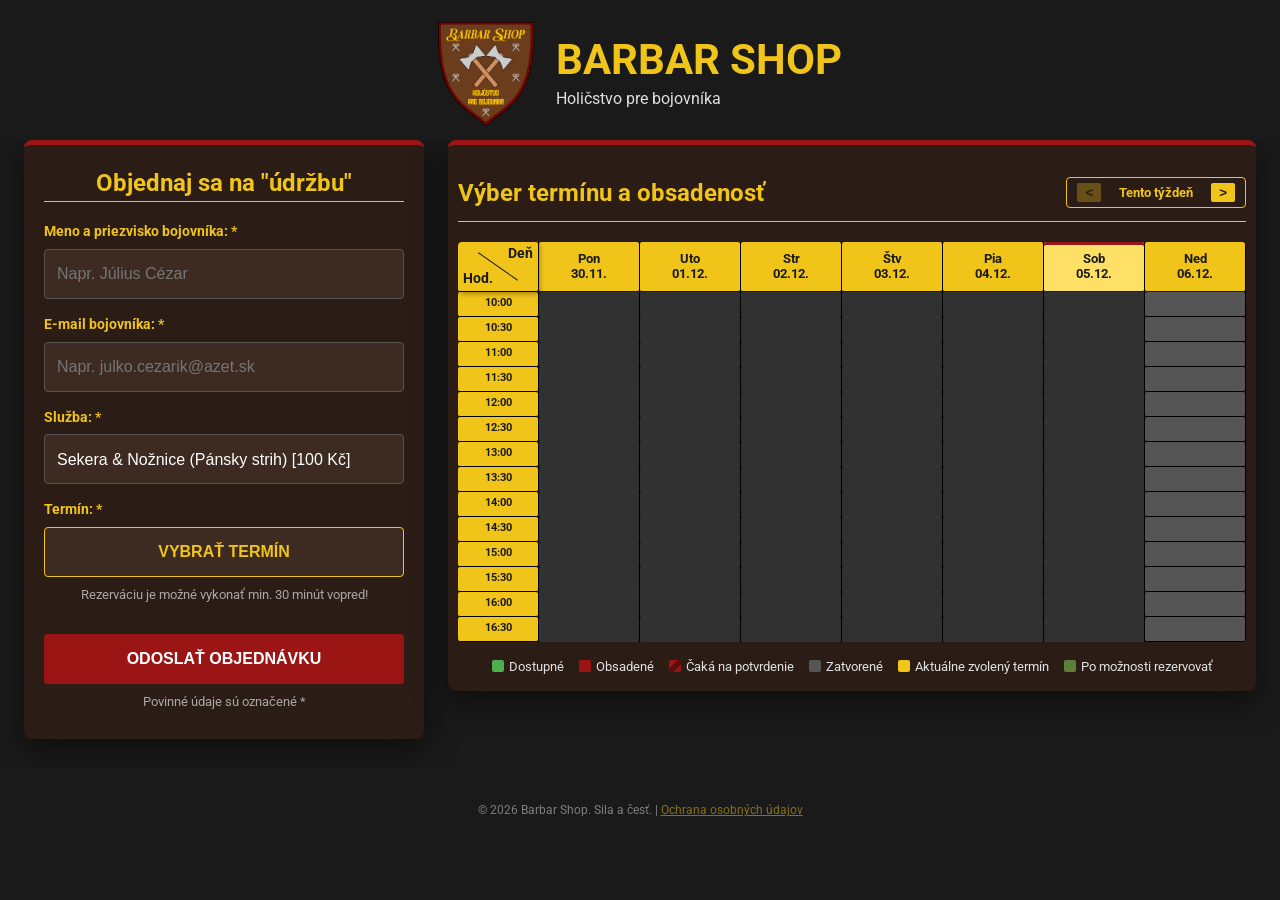
==== index.html @ 2ca4d440 "potvrdzovanie rezervacie mailom, cache dat pre web, setrenie kvotou mailov - rezervacia najprv caka " ====
<!DOCTYPE html>
<html lang="sk">
<head>
    <meta charset="UTF-8">
    <meta name="viewport" content="width=device-width, initial-scale=1.0">


    <title>Barbar Shop | Pánske holičstvo</title>
    <meta name="description" content="Holičstvo pre skutočných bojovníkov. Objednaj sa na precízny pánsky strih alebo úpravu brady. Žiadne zbytočnosti, len kvalitná robota. Sila a česť!">
    <meta name="keywords" content="barber, holičstvo, pánsky strih, úprava brady, Brno, Nižný Žipov, Česko, Slovensko, okolie Brna, holič, barbar shop">
    <meta name="author" content="Barbar Shop">

    <meta property="og:type" content="website">
    <meta property="og:url" content="https://barbarshop-mu.vercel.app/">
    <meta property="og:title" content="Barbar Shop | Holičstvo pre bojovníka">
    <meta property="og:description" content="Objednaj sa na precízny pánsky strih alebo úpravu brady. Rýchla online rezervácia.">
    <meta property="og:image" content="https://barbarshop-mu.vercel.app/barbar_logo.webp">

    <meta name="twitter:card" content="summary_large_image">
    <meta name="twitter:url" content="https://barbarshop-mu.vercel.app/">
    <meta name="twitter:title" content="Barbar Shop | Holičstvo pre bojovníka">
    <meta name="twitter:description" content="Objednaj sa na precízny pánsky strih alebo úpravu brady v Brne.">
    <meta name="twitter:image" content="https://barbarshop-mu.vercel.app/barbar_logo.webp">


    <link rel="icon" type="image/x-icon" href="barbar_logo.webp">
    <!-- Spojenie s Google serverom sa nadviaže už počas sťahovania stránky, nie až pri načítaní dát -->
    <link rel="preconnect" href="https://script.google.com" crossorigin>
    <link rel="preconnect" href="https://script.googleusercontent.com" crossorigin>
    <link rel="stylesheet" href="style.css">
</head>
<body>
    <div id="toast-container" class="toast-container"></div>

    <header>
        <div class="header-content">
            <img src="barbar_logo.webp" alt="Logo" class="logo">
            <div class="brand-text">
                <h1>BARBAR SHOP</h1>
                <p class="slogan">Holičstvo pre bojovníka</p>
            </div>
        </div>
    </header>

    <main class="layout">
        <section class="booking-container" id="booking-section">
            <h2>Objednaj sa na "údržbu"</h2>
            <form id="booking-form">
                <div class="input-group">
                    <label for="name">Meno a priezvisko bojovníka: *</label>
                    <input type="text" id="name" name="name" placeholder="Napr. Július Cézar" required>
                </div>

                <div class="input-group">
                    <label for="email">E-mail bojovníka: *</label>
                    <input type="email" id="email" name="email" placeholder="Napr. julko.cezarik@azet.sk" required>
                </div>

                <div class="hp-field" aria-hidden="true">
                    <label for="website">Nechaj toto pole prázdne</label>
                    <input type="text" id="website" name="website" tabindex="-1" autocomplete="off">
                </div>

                <div class="input-group">
                    <label for="service">Služba: *</label>
                    <select id="service">
                        <option value="Pánsky strih">Sekera & Nožnice (Pánsky strih) [100 Kč]</option>
                        <option value="Úprava brady">Krotenie šelmy (Úprava brady) [50 Kč]</option>
                        <option value="Vlasy a brada">Kráľovský rituál (Vlasy a brada) [150 Kč]</option>
                    </select>
                </div>
                
                <div class="input-group">
                    <label for="">Termín: *</label>
                    
                    <div id="termin-selector-empty" class="termin-box">
                        <button type="button" id="btn-go-to-calendar" class="btn-secondary" disabled>VYBRAŤ TERMÍN</button>
                    </div>
                    
                    <div id="termin-selector-filled" class="termin-box" style="display: none;">
                        <span id="selected-termin-text" class="termin-text"></span>
                        <button type="button" id="btn-clear-termin" class="btn-clear">✖ ZRUŠIŤ</button>
                    </div>
                    <p class="note">Rezerváciu je možné vykonať min. 30 minút vopred!</p>

                    <input type="hidden" id="date" required>
                    <input type="hidden" id="time" required>
                </div>
                
                <button type="submit" class="btn-submit"><span class="spinner"></span><span class="btn-text">ODOSLAŤ OBJEDNÁVKU</span></button>
            </form>
            <p class="note">Povinné údaje sú označené *</p>
        </section>
        
        <section class="booking-container timetable-section">
            <div class="calendar-header-row">
                <h2 style="border:none; margin:0;">Výber termínu a obsadenosť</h2>
                <div class="week-controls">
                    <button type="button" id="prevWeek" class="btn-nav" disabled>&lt;</button>
                    <span id="weekLabel">Tento týždeň</span>
                    <button type="button" id="nextWeek" class="btn-nav">&gt;</button>
                </div>
            </div>
            <div style="position: relative;"> 
                <div class="timetable-container">
                    <div id="timetable" class="timetable"></div>
                </div>
                
                <div id="loading-overlay" style="display: none;">
                    <span>Aktualizujem bojové plány...</span>
                </div>

            </div>
            <div class="legend">
                <div class="leg-item"><span class="box green"></span> Dostupné</div>
                <div class="leg-item"><span class="box red"></span> Obsadené</div>
                <div class="leg-item"><span class="box pending"></span> Čaká na potvrdenie</div>
                <div class="leg-item"><span class="box gray"></span> Zatvorené</div>
                <div class="leg-item"><span class="box gold"></span> Aktuálne zvolený termín</div>
                <div class="leg-item"><span class="box outOfRange"></span> Po možnosti rezervovať</div>
            </div>
        </section>

        <section class="booking-container wide-section gallery-section" id="gallery-section" hidden>
            <h2>Naša práca</h2>
            <div class="gallery-grid" id="gallery-grid"></div>
        </section>

        <section class="booking-container wide-section reviews-section" id="reviews-section" hidden>
            <h2>Čo hovoria bojovníci?</h2>
            <p class="reviews-summary" id="reviews-summary"></p>
            <div class="reviews-list" id="reviews-list"></div>
        </section>
    </main>
    
    <footer>
        <p>&copy; 2026 Barbar Shop. Sila a česť. | <a href="privacy.html">Ochrana osobných údajov</a></p>
    </footer>
    
    <!-- Panel po odoslaní objednávky: odpočet pred odoslaním mailu (oprava e-mailu), potom čakanie na potvrdenie -->
    <div class="pending-overlay" id="pending-overlay" hidden>
        <div class="pending-box" role="dialog" aria-modal="true" aria-labelledby="pending-title" aria-describedby="pending-text">
            <h3 id="pending-title"></h3>
            <p class="pending-termin" id="pending-termin"></p>
            <p class="pending-text" id="pending-text"></p>
            <p class="pending-email" id="pending-email"></p>
            <div class="pending-progress" id="pending-progress"><div class="pending-bar" id="pending-bar"></div></div>
            <p class="pending-timer" id="pending-timer" aria-live="polite"></p>
            <p class="pending-hint" id="pending-hint"></p>
            <form class="pending-change" id="pending-change" hidden novalidate>
                <label for="pending-new-email">Správny e-mail:</label>
                <input type="email" id="pending-new-email" autocomplete="email" maxlength="200">
                <button type="submit" class="pending-btn primary" id="pending-change-save">ULOŽIŤ A POSLAŤ</button>
                <button type="button" class="pending-btn ghost" id="pending-change-back">SPÄŤ</button>
            </form>
            <p class="pending-error" id="pending-error" role="alert"></p>
            <div class="pending-actions" id="pending-actions">
                <button type="button" class="pending-btn primary" id="pending-send-now">E-MAIL JE SPRÁVNY, POSLAŤ</button>
                <button type="button" class="pending-btn ghost" id="pending-change-btn">ZMENIŤ E-MAIL</button>
                <button type="button" class="pending-btn danger" id="pending-cancel-btn">ZRUŠIŤ REZERVÁCIU</button>
                <button type="button" class="pending-btn primary" id="pending-close-btn">ZAVRIEŤ</button>
            </div>
        </div>
    </div>
    <div class="pending-mini" id="pending-mini" hidden>
        <span id="pending-mini-text"></span>
        <button type="button" id="pending-mini-open">ZOBRAZIŤ</button>
    </div>

    <div class="lightbox" id="lightbox" hidden role="dialog" aria-modal="true" aria-label="Galéria">
        <button type="button" class="lightbox-close" id="lightbox-close" aria-label="Zavrieť">&times;</button>
        <button type="button" class="lightbox-nav lightbox-prev" id="lightbox-prev" aria-label="Predchádzajúca">&#8249;</button>
        <div class="lightbox-stage" id="lightbox-stage"></div>
        <button type="button" class="lightbox-nav lightbox-next" id="lightbox-next" aria-label="Ďalšia">&#8250;</button>
        <div class="lightbox-caption" id="lightbox-caption"></div>
    </div>

    <script src="script.js"></script>
</body>
</html>
---- style.css ----
/* TODO: bolo by vhodne pretriedit srandy, ktore tu su na viackrat */

/* --- LOKÁLNE FONTY (Roboto 400 + 700) ---
   latin-ext obsahuje slovenské znaky ako č, š, ž, ť, ď, ľ, ň, ĺ, ŕ. Prehliadač si stiahne
   len ten súbor, ktorého znaky na stránke reálne použije. */
@font-face {
    font-family: 'Roboto';
    font-style: normal;
    font-weight: 400;
    font-display: swap;
    src: url('fonts/roboto-latin-ext-400-normal.woff2') format('woff2');
    unicode-range: U+0100-02BA, U+02BD-02C5, U+02C7-02CC, U+02CE-02D7, U+02DD-02FF, U+0304, U+0308, U+0329, U+1D00-1DBF, U+1E00-1E9F, U+1EF2-1EFF, U+2020, U+20A0-20AB, U+20AD-20C0, U+2113, U+2C60-2C7F, U+A720-A7FF;
}
@font-face {
    font-family: 'Roboto';
    font-style: normal;
    font-weight: 400;
    font-display: swap;
    src: url('fonts/roboto-latin-400-normal.woff2') format('woff2');
    unicode-range: U+0000-00FF, U+0131, U+0152-0153, U+02BB-02BC, U+02C6, U+02DA, U+02DC, U+0304, U+0308, U+0329, U+2000-206F, U+20AC, U+2122, U+2191, U+2193, U+2212, U+2215, U+FEFF, U+FFFD;
}
@font-face {
    font-family: 'Roboto';
    font-style: normal;
    font-weight: 700;
    font-display: swap;
    src: url('fonts/roboto-latin-ext-700-normal.woff2') format('woff2');
    unicode-range: U+0100-02BA, U+02BD-02C5, U+02C7-02CC, U+02CE-02D7, U+02DD-02FF, U+0304, U+0308, U+0329, U+1D00-1DBF, U+1E00-1E9F, U+1EF2-1EFF, U+2020, U+20A0-20AB, U+20AD-20C0, U+2113, U+2C60-2C7F, U+A720-A7FF;
}
@font-face {
    font-family: 'Roboto';
    font-style: normal;
    font-weight: 700;
    font-display: swap;
    src: url('fonts/roboto-latin-700-normal.woff2') format('woff2');
    unicode-range: U+0000-00FF, U+0131, U+0152-0153, U+02BB-02BC, U+02C6, U+02DA, U+02DC, U+0304, U+0308, U+0329, U+2000-206F, U+20AC, U+2122, U+2191, U+2193, U+2212, U+2215, U+FEFF, U+FFFD;
}

/* --- GLOBÁLNE STYLY --- */
:root {
    /* ... tvoje pôvodné farby ... */
    --gold: #f0c419;
    --dark: #1a1a1a;
    --brown: #2b1d16;
    --red: #9b1515;
    --white: #e0e0e0;
    --green: #4caf50; /* Nová pre voľné */
    --gray: #555555;  /* Nová pre zatvorené */
}

body {
    background-color: var(--dark);
    color: var(--white);
    font-family: 'Roboto', sans-serif;
    margin: 0;
    display: flex;
    flex-direction: column;
    align-items: center;
    /* Zväčšenie základného textu pre lepšiu čitateľnosť na mobile */
    font-size: 16px;
    line-height: 1.5;
}

/* --- HEADER --- */
header {
    text-align: center;
    padding: 20px 10px; /* Menšie odsadenie na bokoch pre mobil */
    width: 100%;
    box-sizing: border-box;
}

.logo {
    max-width: 150px; /* Menšie logo na mobile */
    height: auto;
    margin-bottom: 5px;
}

h1 {
    color: var(--gold);
    font-size: 2.2rem; /* Menší nadpis na mobile */
    margin: 5px 0;
}

/* --- FORMULÁR --- */
.booking-container {
    background: var(--brown);
    padding: 20px; /* Menší padding vo vnútri boxu pre mobil */
    border-radius: 8px;
    border-top: 5px solid var(--red);
    /* Flexibilná šírka s paddingom */
    width: calc(100% - 20px);
    max-width: 400px;
    box-shadow: 0 10px 30px rgba(0,0,0,0.5);
    box-sizing: border-box; /* Dôležité pre správne počítanie šírky */
    margin: 0 10px; /* Vonkajšie odsadenie, aby box nelepil k okrajom displeja */
}

h2 {
    text-align: center;
    color: var(--gold);
    border-bottom: 1px solid var(--gold);
    /* padding-bottom: 10px; */
    margin-top: 0;
    font-size: 1.5rem; /* Prispôsobenie nadpisu */
}

.input-group {
    margin-bottom: 15px; /* Mierne menší rozostup na mobile */
}

label {
    display: block;
    margin-bottom: 6px;
    color: var(--gold);
    font-weight: bold;
    font-size: 0.9rem; /* Mierne menší label */
}

/* Vylepšenie inputov a selectov pre dotykové ovládanie */
input, select {
    width: 100%;
    padding: 12px; /* Dostatok miesta pre prst */
    background: #3d2b22;
    border: 1px solid #555;
    color: white;
    border-radius: 4px;
    box-sizing: border-box;
    font-size: 1rem; /* Zväčšenie textu v inputoch, aby iPhone nezoomoval */
    -webkit-appearance: none;
    min-height: 50px;
}

/* Riadok pre dátum a čas */
.datetime-row {
    display: flex;
    gap: 10px;
}

/* --- TLAČIDLO --- */
.btn-submit {
    width: 100%;
    padding: 15px; /* Dostatok miesta pre prst */
    background: var(--red);
    color: white;
    border: none;
    border-radius: 4px;
    font-weight: bold;
    cursor: pointer;
    font-size: 1rem;
    margin-top: 30px;
    transition: 0.15s;
    min-height: 50px;
    display: flex;
    align-items: center;
    justify-content: center;
    gap: 10px;
}

.btn-submit:hover {
    background: #a00000;
}

/* --- SPINNER (NAČÍTAVANIE) --- */
.spinner {
    display: none;
    width: 18px;
    height: 18px;
    border: 2px solid rgba(255, 255, 255, 0.3);
    border-radius: 50%;
    border-top-color: var(--white);
    animation: spin-loader 0.8s linear infinite;
}

@keyframes spin-loader {
    to { transform: rotate(360deg); }
}

.btn-submit.loading .spinner {
    display: inline-block;
}

.note {
    font-size: 0.8rem;
    text-align: center;
    opacity: 0.7; /* Trochu viditeľnejšie */
    margin: 8px 0;
    padding: 0 10px;
}

/* --- FOOTER --- */
footer {
    padding: 20px;
    opacity: 0.5;
    font-size: 0.75rem;
    text-align: center;
}

/* .cell.header {
    background: var(--gold);
    color: var(--dark);
    font-weight: bold;
    text-align: center;
    line-height: 1.2;
} */

/* Farby stavov */
.cell.closed { background: var(--gray); }
.cell.open { background: var(--green); }
.cell.booked { background: var(--red); color: white; }

/* Legenda */
.legend {
    display: flex;
    justify-content: center;
    gap: 15px;
    margin: 15px;
    font-size: 0.8rem;
    flex-wrap: wrap;
}

.leg-item {
    display: flex;
    align-items: center;
    gap: 5px;
}

.box {
    width: 12px;
    height: 12px;
    border-radius: 2px;
}

.box.green { background: var(--green); }
.box.red { background: var(--red); }
.box.gray { background: var(--gray); }
.box.gold { background: var(--gold); }
.box.outOfRange { background: hsl(90, 41%, 36%); }

.week-controls {
    display: flex;
    align-items: center;
    gap: 10px;
    background: var(--brown);
    padding: 5px 10px;
    border-radius: 4px;
    border: 1px solid var(--gold);
}

#weekLabel {
    font-size: 0.8rem;
    color: var(--gold);
    font-weight: bold;
    min-width: 90px;
    text-align: center;
}

.btn-nav {
    background: var(--gold);
    color: var(--dark);
    border: none;
    border-radius: 2px;
    cursor: pointer;
    font-weight: bold;
    padding: 2px 8px;
}

.btn-nav:disabled {
    opacity: 0.3;
    cursor: not-allowed;
}

/* Zvýraznenie vybraného termínu v tabuľke */
.cell.selected-preview {
    background-color: var(--gold); /* Zlatá s 50% priehľadnosťou */
    box-sizing: border-box;
    animation: pulse 1.5s infinite; /* Jemné pulzovanie pre efekt */
    color: var(--dark);
}

@keyframes pulse {
    0% { opacity: 0.6; }
    50% { opacity: 1; }
    100% { opacity: 0.6; }
}

.calendar-header-row {
    display: flex;
    justify-content: space-between;
    align-items: center;
    margin: 20px 0;
    border-bottom: 1px solid var(--gold);
    padding: 10px 0;
}

/* Voľné termíny v tabuľke budú teraz interaktívne */
.cell.open {
    cursor: pointer;
    transition: background 0.2s, transform 0.1s;
}

.cell.open:hover {
    filter: brightness(1.2); /* Jemné zosvetlenie */
    z-index: 1;
    transition: all 0.1s ease-in-out;
}

.cell.open:active {
    transform: scale(0.95); /* Efekt stlačenia */
}


/* VYMAZANÉ grid-template-rows (nastavuje sa cez JS) */
.time-col, .day-col {
    display: grid;
    flex-direction: column;
    flex: 1;
    min-width: 80px; /* Aby sa dni nepučili na seba na mobile */
    border-right: 1px solid black;
}

/* FIXNÁ HLAVIČKA S DŇAMI (Zostane hore pri scrollovaní) */
.cell.header {
    position: sticky;
    top: 0;
    z-index: 15;
    background: var(--gold);
    color: var(--dark);
    font-weight: bold;
    display: flex;
    align-items: center;
    justify-content: center;
    height: 50px;
    font-size: 0.8rem;
    line-height: 1.2;
}

.cell.header.diagonal {
    z-index: 50;
    position: sticky;
}

main {
    display: flex;
    flex-direction: column;
    align-items: center;
    justify-content: center;
    width: 100%;               /* Pridané */
    max-width: 100vw;          /* Pridané: Maximálna šírka celej stránky */
    overflow-x: hidden;        /* Pridané: Definitívne zabráni scrollovaniu celej stránky do boku */
    box-sizing: border-box;    /* Pridané */
}

.timetable-section {
    margin-top: 30px;
    max-width: 800px;
    padding: 0 10px;           /* 10px ochranná zóna z oboch strán */
    box-sizing: border-box;    /* Zabezpečí, že padding nezväčší celkovú šírku */
}

.cell {
    position: relative;
    height: 100%;              /* Dovolí bunke roztiahnuť sa podľa gridu */
    box-sizing: border-box;    /* Pridané */
    border-bottom: 1px solid rgb(0 0 0);
    display: flex;
    align-items: center;
    justify-content: center;
    font-size: 0.7rem;
    grid-row: span 1; 
    border-radius: 2px;
}

.time-col .cell {
    background-color: var(--gold);
}

.slogan {
    margin-top: -12px;
}

/* --- ZVOLENÝ TERMÍN UI --- */
.termin-box {
    background: #3d2b22;
    border: 1px solid var(--gold);
    border-radius: 4px;
    display: flex;
    align-items: center;
    justify-content: space-between;
    min-height: 50px;
    box-sizing: border-box;
}

.termin-text {
    color: var(--gold);
    font-weight: bold;
    font-size: 1.1rem;
    padding-left: 5px;
}

.btn-secondary {
    width: 100%;
    padding: 15px;
    background: transparent;
    color: var(--gold);
    border: none;
    border-radius: 4px;
    font-weight: bold;
    font-size: 1rem;
    vertical-align: bottom;
    cursor: pointer;
    transition: all 0.15s ease-in-out;
}

.btn-secondary:disabled {
    opacity: 0.6;
    pointer-events: none;
}

#termin-selector-empty:has(.btn-secondary:disabled) {
    pointer-events: none;
}

#termin-selector-empty {
    transition: all 0.15s ease-in-out;
}

#termin-selector-empty:hover {
    cursor: pointer;
    background: var(--gold);
}

#termin-selector-empty:hover button {
    color: var(--dark);
}

#termin-selector-filled.termin-box {
    padding: 10px;
}

.btn-clear {
    background: var(--red);
    color: white;
    border: none;
    border-radius: 4px;
    padding: 10px 15px;
    font-weight: bold;
    cursor: pointer;
    transition: 0.2s;
}

.btn-clear:hover {
    background: #a00000;
}

/* ==========================================================================
   MEDIA QUERY: ÚPRAVY PRE VEĽMI MALÉ DISPLEJE (mobily na výšku)
   ========================================================================== */

@media (max-width: 568px) {
    .calendar-header-row {
        flex-wrap: wrap;
        justify-content: center;
        gap: 15px;
    }
}

@media (max-width: 480px) {
    /* Zmeníme usporiadanie z vedľa seba na pod seba */
    .datetime-row {
        flex-direction: column;
        gap: 10px;
    }

    /* Nadpis h1 môže byť ešte o niečo menší na super malých displejoch */
    h1 {
        font-size: 2rem;
    }
}

@media (max-width: 420px) {
    .termin-text {
        font-size: 0.9rem;
    }
    .btn-clear {
        padding: 7px 12px;
    }
}

.cell.diagonal:before {
    content: '';
    position: absolute;
    background: var(--dark);
    height: 1px;
    width: 60%;
    transform: rotate(35deg);
}

.diagonal-den {
    position: absolute;
    top: 5px;
    right: 5px;
    font-size: 0.85rem;
    line-height: 1;
    color: var(--dark);
}

.diagonal-hod {
    position: absolute;
    bottom: 5px;
    left: 5px;
    font-size: 0.85rem;
    line-height: 1;
    color: var(--dark);
}

/* --- ÚPRAVA MULTI-LINE TEXTU V BUNKÁCH --- */
.cell.open, .cell.booked, .cell.selected-preview {
    grid-row: span 3;
    margin: 0;
    border-radius: 2px;
    border: none;
    font-weight: bold;
    font-size: 0.8rem;
    height: auto;
    margin-bottom: 1px;
    flex-direction: column; /* Uloží texty pod seba */
    line-height: 1.1;       /* Menšia medzera medzi riadkami */
    text-align: center;
}

/* --- ZVÝRAZNENIE AKTUÁLNEHO DŇA --- */
.day-col.current-day {
    background-color: rgba(255, 255, 255, 0.05); /* Jemné podsvietenie celého stĺpca */
    z-index: 15; /* snad oprava toho tooltipu, ktory sa zobrazuje 30 minut pred zablokovanou rezervaciou */
}
.day-col.current-day .cell.header {
    background-color: #ffe066; /* Trochu svetlejšia zlatá pre dnešný deň */
    box-shadow: inset 0 3px 0 var(--red); /* Červená linka zospodu hlavičky pre dôraz */
}

/* --- ZNEAKTÍVNENIE MINULOSTI (Past) --- */
.cell.past {
    cursor: not-allowed;
    pointer-events: none; /* Úplne zablokuje hover efekty a klikanie */
}

/* Namiesto znižovania opacity meníme farby, aby červená čiara vnútri ostala 100% viditeľná */
.cell.open.past {
    background-color: #213c23 !important; /* Tmavá a tlmená zelená */
    color: rgba(255, 255, 255, 0.25);
    border-color: rgba(255, 255, 255, 0.05);
}

.cell.booked.past {
    background-color: #3b1919 !important; /* Tmavá a tlmená červená */
    color: rgba(255, 255, 255, 0.25);
    border-color: rgba(255, 255, 255, 0.05);
}

.cell.closed.past {
    background-color: #313131 !important; /* Ešte tmavšia sivá ako pozadie stránky */
    color: rgba(255, 255, 255, 0.1);
    border-color: rgba(255, 255, 255, 0.02);
}

/* Uistíme sa, že červená čiara a gulička sú absolútne neprehliadnuteľné */
.current-time-line {
    position: absolute;
    left: 0;
    right: 0;
    height: 2px;
    background-color: var(--gold);
    z-index: 5;
    pointer-events: none; 
    opacity: 1 !important; /* Istota, že čiara bude vždy žiariť */
}

.current-time-line::before {
    content: '';
    position: absolute;
    left: -4px;
    top: -4px;
    width: 10px;
    height: 10px;
    background-color: var(--gold);
    border-radius: 50%;
}

/* --- ZAMKNUTÝ BUFFER (Menej ako 30 minút do štartu) --- */
.cell.open.locked-buffer {
    background-color: hsl(90, 41%, 36%) !important; 
    color: rgba(255, 255, 255, 0.4);
    border-color: rgba(255, 255, 255, 0.1);
    cursor: not-allowed;
}

/* ZÁCHRANA 1: Keď na bunku namierime myšou, okamžite ju hodíme nad všetky ostatné */
.cell[data-tooltip]:hover {
    z-index: 100 !important;
}

/* --- VLASTNÝ TOOLTIP PRE BARBAR SHOP --- */
.cell[data-tooltip]::after {
    content: attr(data-tooltip);
    position: absolute;
    bottom: 95%; 
    left: 50%;
    transform: translateX(-50%);
    background-color: var(--dark);
    color: var(--gold);
    padding: 8px 12px;
    border: 1px solid var(--gold);
    border-radius: 4px;
    font-size: 0.7rem;
    font-weight: bold;
    
    /* ZÁCHRANA 2: Zalomíme text a obmedzíme šírku */
    white-space: normal; 
    width: max-content;
    max-width: 180px; 
    text-align: center;
    line-height: 1;
    
    z-index: 101 !important; 
    opacity: 0;
    pointer-events: none; 
    transition: opacity 0.2s ease-in-out, bottom 0.2s ease-in-out;
    box-shadow: 0 4px 10px rgba(0,0,0,0.8);
}

.cell[data-tooltip]:hover::after {
    opacity: 1;
    z-index: 101;
    bottom: 100%; 
}

/* ZÁCHRANA 3: Ošetrenie krajných stĺpcov, aby tooltip nevytiekol mimo tabuľku */

/* Nedeľa (úplne posledný stĺpec) - tooltip zarovnáme na pravý okraj bunky */
.day-col:last-child .cell[data-tooltip]::after {
    left: auto;
    right: 0px; /* Jemný presah, ale stále bezpečne v tabuľke */
    transform: none;
}

/* Pondelok (prvý stĺpec dňa, hneď po hodinách) - tooltip zarovnáme na ľavý okraj bunky */
.day-col:nth-child(2) .cell[data-tooltip]::after {
    left: 0px;
    transform: none;
}

/* --- PREPOJENÝ HOVER EFEKT PRE ROZDELENÉ TERMÍNY --- */
.cell.open:hover, 
.cell.open.hover-active {
    filter: brightness(1.2);
    z-index: 2;
    transition: all 0.1s ease-in-out;
}

/* Vizuálne prepojenie - Hlavička termínu (pred polnocou) */
.slot-head {
    border-bottom: 2px dashed rgba(255, 255, 255, 0.4) !important;
    border-bottom-left-radius: 0 !important;
    border-bottom-right-radius: 0 !important;
}

/* Vizuálne prepojenie - Chvost termínu (po polnoci) */
.slot-tail {
    border-top: 2px dashed rgba(255, 255, 255, 0.4) !important;
    border-top-left-radius: 0 !important;
    border-top-right-radius: 0 !important;
}

/* --- TOAST NOTIFIKÁCIE (POPUP) --- */
.toast-container {
    position: fixed;
    top: 20px;
    right: 10px;
    margin-left: 10px;
    z-index: 9999;
    display: flex;
    flex-direction: column;
    gap: 10px;
    pointer-events: none; /* Zabraňuje blokovaniu kliknutí pod kontajnerom */
}

.toast {
    background-color: var(--brown);
    color: var(--white);
    padding: 15px 20px;
    border-radius: 4px;
    box-shadow: 0 5px 15px rgba(0,0,0,0.8);
    font-weight: bold;
    font-size: 0.95rem;
    pointer-events: auto;
    border-left: 5px solid var(--gold); /* Zlatá pre úspech */
    animation: slideInRight 0.4s cubic-bezier(0.25, 0.8, 0.25, 1) forwards;
}

.toast.error {
    border-left-color: var(--red); /* Červená pre chybu */
}

@keyframes slideInRight {
    from { transform: translateX(120%); opacity: 0; }
    to { transform: translateX(0); opacity: 1; }
}

@keyframes fadeOutToast {
    to { opacity: 0; transform: translateY(-10px); }
}

/* --- CUSTOM SCROLLBAR PRE CELÚ STRÁNKU --- */
/* Šírka celej lišty */
::-webkit-scrollbar {
    width: 12px;
    height: 12px;
}

/* "Dráha", po ktorej sa bežec pohybuje (tmavé pozadie) */
::-webkit-scrollbar-track {
    background: var(--dark); 
    border-left: 1px solid rgba(255, 255, 255, 0.05);
}

/* Samotný bežec (zlatý s prechodom) */
::-webkit-scrollbar-thumb {
    background-color: var(--gold);
    border-radius: 10px;
    border: 3px solid var(--dark); /* Vytvorí pekný okraj, aby bežec nebol "prilepený" na krajoch */
}

/* Hover efekt pre bežec (stmavenie zlatej farby) */
::-webkit-scrollbar-thumb:hover {
    background-color: #d4ac0d; /* Trošku tmavšia zlatá */
}

/* Roh, kde sa stretávajú vertikálny a horizontálny scrollbar (napríklad v tabuľke) */
::-webkit-scrollbar-corner {
    background-color: var(--dark);
}

/* --- FIREFOX PODPORA (Odľahčená verzia) --- */
* {
    scrollbar-width: thin; /* Tenší scrollbar */
    scrollbar-color: var(--gold) var(--dark); /* bežec | dráha */
}

/* Kontajner tabuľky */
.timetable-container {
    position: relative;
    min-height: 400px;
    width: 100%;
    overflow: auto;
    background: var(--dark);
    border-radius: 4px;
    -webkit-overflow-scrolling: touch;
    max-height: 600px;
    margin-top: 10px;
}

/* Samotná mriežka */
.timetable {
    display: flex;
    min-width: min-content;
    width: 100%;
}

/* 1. ĽAVÝ STĹPEC JE KRÁĽ (z-index 30) */
.time-col {
    flex: 0 0 60px;
    color: var(--dark);
    font-weight: bold;
    position: sticky;
    left: 0;
    z-index: 30; /* TOTO je to tajomstvo! Celý tento stĺpec musí byť nad dňami! */
    background-color: var(--dark);
}

.time-col .header.diagonal {
    position: sticky;
    top: 0;
    z-index: 40; 
    background-color: var(--gold);
    box-shadow: 2px 2px 5px rgba(0, 0, 0, 0.3);
}

.time-col .cell:not(.header) {
    position: relative;
    z-index: 10;
}

.day-col .header {
    position: sticky;
    top: 0;
    z-index: 20; 
    background-color: var(--gold);
    border-bottom: 1px solid var(--dark);
    display: flex;
    align-items: center;
    justify-content: center;
    text-align: center;
}

.day-col .cell:not(.header) {
    position: relative;
    z-index: 10; 
}

#loading-overlay {
    position: absolute;
    top: 0; left: 0; right: 0; bottom: 0;
    background: rgb(35 35 35 / 65%); /* Tmavý priehľadný podklad */
    display: none; /* Schovaný, kým sa nenačítavajú dáta */
    align-items: center;
    justify-content: center;
    z-index: 1000; /* DÔLEŽITÉ: Musí byť viac ako roh tabuľky (999)! */
    color: var(--gold);
    font-weight: bold;
    backdrop-filter: blur(6px); /* Jemné rozmazanie tabuľky pod ním */
    border-radius: 4px; /* Aby rohy lícovali s kontajnerom */
}

/* --- HONEYPOT (anti-spam) - skryté pole vo formulári, ktoré vidia len roboty --- */
.hp-field {
    position: absolute;
    left: -9999px;
    top: -9999px;
    width: 1px;
    height: 1px;
    overflow: hidden;
}

/* --- ŠIROKÉ SEKCIE POD KALENDÁROM (galéria, recenzie): zobrazia sa až keď existujú dáta --- */
.booking-container.wide-section {
    max-width: 800px;
    width: calc(100% - 20px);
    margin: 30px 10px;
}

.wide-section[hidden] {
    display: none;
}

/* sekcia sa jemne objaví, keď prídu dáta (nie je skrytá a potom náhle "vyskočí") */
.wide-section:not([hidden]) {
    animation: wide-fade-in 0.4s ease;
}

@keyframes wide-fade-in {
    from { opacity: 0; transform: translateY(8px); }
    to { opacity: 1; transform: translateY(0); }
}

/* --- RECENZIE --- */
.reviews-summary {
    text-align: center;
    color: var(--gold);
    font-weight: bold;
    margin: 0 0 18px 0;
}

.reviews-list {
    display: grid;
    grid-template-columns: repeat(auto-fill, minmax(240px, 1fr));
    gap: 12px;
}

.review-card {
    background: #3d2b22;
    border: 1px solid rgba(240, 196, 25, 0.35);
    border-radius: 6px;
    padding: 14px;
}

.review-stars {
    color: var(--gold);
    letter-spacing: 2px;
    font-size: 1.1rem;
}

.review-text {
    margin: 8px 0;
    white-space: pre-line;
    overflow-wrap: anywhere;
}

.review-meta {
    font-size: 0.8rem;
    opacity: 0.7;
}

.review-reply {
    margin-top: 10px;
    padding-left: 10px;
    border-left: 3px solid var(--red);
    font-size: 0.9rem;
    overflow-wrap: anywhere;
}

.review-reply strong {
    color: var(--gold);
}

.review-photos {
    display: flex;
    flex-wrap: wrap;
    gap: 6px;
    margin: 8px 0;
}

.review-photo {
    position: relative;
    width: 64px;
    height: 64px;
    padding: 0;
    border: 1px solid rgba(240, 196, 25, 0.35);
    border-radius: 4px;
    background: #2b1d16;
    overflow: hidden;
    cursor: pointer;
}

.review-photo img {
    display: block;
    width: 100%;
    height: 100%;
    object-fit: cover;
    transition: transform 0.2s ease;
}

.review-photo:hover img,
.review-photo:focus-visible img {
    transform: scale(1.1);
}

.review-photo:focus-visible {
    outline: 2px solid var(--gold);
    outline-offset: 2px;
}

/* odkaz v pätičke (Ochrana osobných údajov) */
footer a {
    color: var(--gold);
}

footer a:hover {
    text-decoration: underline;
}

/* --- GALÉRIA --- */
.gallery-grid {
    display: grid;
    grid-template-columns: repeat(auto-fill, minmax(150px, 1fr));
    gap: 8px;
}

.gallery-item {
    position: relative;
    padding: 0;
    border: 0;
    border-radius: 6px;
    background: #3d2b22;
    overflow: hidden;
    cursor: pointer;
    aspect-ratio: 1 / 1;
}

.gallery-item img {
    display: block;
    width: 100%;
    height: 100%;
    object-fit: cover;
    transition: transform 0.25s ease;
}

.gallery-item:hover img,
.gallery-item:focus-visible img {
    transform: scale(1.06);
}

.gallery-item:focus-visible {
    outline: 2px solid var(--gold);
    outline-offset: 2px;
}

.gallery-item.is-video::after {
    content: "\25B6";
    position: absolute;
    inset: 0;
    display: flex;
    align-items: center;
    justify-content: center;
    color: #fff;
    font-size: 2rem;
    background: rgba(0, 0, 0, 0.35);
    text-shadow: 0 2px 8px rgba(0, 0, 0, 0.6);
}

/* --- LIGHTBOX (zväčšená fotka / video) --- */
.lightbox {
    position: fixed;
    inset: 0;
    z-index: 10000;
    display: flex;
    align-items: center;
    justify-content: center;
    padding: 60px 64px 64px;
    box-sizing: border-box;
    background: rgba(0, 0, 0, 0.92);
}

.lightbox[hidden],
.lightbox-nav[hidden] {
    display: none;
}

.lightbox-stage {
    width: 100%;
    height: 100%;
    display: flex;
    align-items: center;
    justify-content: center;
}

.lightbox-stage img {
    max-width: 100%;
    max-height: 100%;
    object-fit: contain;
    border-radius: 4px;
}

/* video z Disku: tmavý štvorec cez pravý horný roh prehrávača zakryje jeho tlačidlo, ktoré by otvorilo Disk */
.video-wrap {
    position: relative;
    width: min(100%, 1100px);
    aspect-ratio: 16 / 9;
    max-height: 100%;
}

.video-wrap iframe {
    width: 100%;
    height: 100%;
    border: 0;
    border-radius: 4px;
    background: #000;
}

.video-mask {
    position: absolute;
    top: 0;
    right: 0;
    width: 72px;
    height: 56px;
    background: #202124;
}

.lightbox-close,
.lightbox-nav {
    position: absolute;
    display: flex;
    align-items: center;
    justify-content: center;
    width: 44px;
    height: 44px;
    padding: 0;
    border: 1px solid var(--gold);
    border-radius: 50%;
    background: rgba(43, 29, 22, 0.85);
    color: var(--gold);
    font-size: 28px;
    line-height: 1;
    cursor: pointer;
    transition: background 0.15s, color 0.15s;
}

.lightbox-close:hover,
.lightbox-nav:hover {
    background: var(--gold);
    color: var(--dark);
}

.lightbox-close { top: 12px; right: 12px; }
.lightbox-nav { top: 50%; transform: translateY(-50%); }
.lightbox-prev { left: 10px; }
.lightbox-next { right: 10px; }

.lightbox-caption {
    position: absolute;
    left: 0;
    right: 0;
    bottom: 18px;
    padding: 0 70px;
    text-align: center;
    color: #ddd;
    font-size: 0.95rem;
}

@media (max-width: 600px) {
    .lightbox {
        padding: 56px 8px 60px;
    }
    .lightbox-nav {
        width: 38px;
        height: 38px;
        font-size: 24px;
    }
}

/* --- ROZLOŽENIE PRE VEĽKÉ OBRAZOVKY (od 1000 px) ---
   Formulár a kalendár sú vedľa seba, galéria a recenzie idú pod nimi cez celú šírku.
   Pod 1000 px ostáva pôvodné rozloženie pod sebou (mobil, tablet). */
@media (min-width: 1000px) {
    header {
        padding: 22px 24px 14px;
    }

    .header-content {
        display: flex;
        align-items: center;
        justify-content: center;
        gap: 22px;
    }

    .logo {
        max-width: 96px;
        margin: 0;
    }

    .brand-text {
        text-align: left;
    }

    .brand-text h1 {
        font-size: 2.6rem;
        line-height: 1.1;
        margin: 0;
    }

    .brand-text .slogan {
        margin: 4px 0 0 0;
    }

    main.layout {
        display: grid;
        grid-template-columns: minmax(340px, 400px) minmax(0, 1fr);
        gap: 24px;
        align-items: start;
        max-width: 1440px;
        padding: 0 24px 30px;
        margin: 0 auto;
    }

    main.layout > .booking-container {
        width: auto;
        max-width: none;
        margin: 0;
    }

    main.layout > .wide-section {
        grid-column: 1 / -1;
    }

    .gallery-grid {
        grid-template-columns: repeat(auto-fill, minmax(190px, 1fr));
        gap: 12px;
    }

    .reviews-list {
        grid-template-columns: repeat(auto-fill, minmax(280px, 1fr));
        gap: 14px;
    }
}

/* --- NEPOTVRDENÁ REZERVÁCIA (termín držaný, kým zákazník nepotvrdí mail) --- */
.cell.booked.pending,
.box.pending {
    background: repeating-linear-gradient(135deg, var(--red) 0 6px, #5e0d0d 6px 12px);
}

.pending-overlay {
    position: fixed;
    inset: 0;
    z-index: 9000;
    display: flex;
    align-items: center;
    justify-content: center;
    padding: 16px;
    box-sizing: border-box;
    background: rgba(0, 0, 0, 0.78);
    animation: wide-fade-in 0.2s ease;
}

.pending-overlay[hidden],
.pending-mini[hidden],
.pending-change[hidden],
.pending-btn[hidden],
.pending-progress[hidden] {
    display: none;
}

.pending-box {
    width: 100%;
    max-width: 440px;
    max-height: 100%;
    overflow-y: auto;
    box-sizing: border-box;
    padding: 26px 24px;
    background: var(--brown);
    border: 1px solid var(--gold);
    border-radius: 12px;
    box-shadow: 0 10px 40px rgba(0, 0, 0, 0.6);
    text-align: center;
}

.pending-box h3 {
    margin: 0 0 8px 0;
    color: var(--gold);
    font-size: 1.3rem;
}

.pending-termin {
    margin: 0 0 14px 0;
    font-size: 0.9rem;
    opacity: 0.75;
}

.pending-text {
    margin: 0 0 6px 0;
    line-height: 1.5;
}

.pending-email {
    margin: 0 0 16px 0;
    padding: 10px 12px;
    background: var(--dark);
    border-radius: 6px;
    color: var(--gold);
    font-weight: bold;
    font-size: 1.1rem;
    overflow-wrap: anywhere;
}

.pending-email:empty,
.pending-termin:empty,
.pending-hint:empty,
.pending-error:empty,
.pending-timer:empty {
    display: none;
}

.pending-progress {
    height: 6px;
    background: #444;
    border-radius: 3px;
    overflow: hidden;
}

.pending-bar {
    height: 100%;
    width: 100%;
    background: var(--gold);
    border-radius: 3px;
}

.pending-timer {
    margin: 8px 0 0 0;
    font-size: 0.9rem;
    opacity: 0.85;
}

.pending-hint {
    margin: 12px 0 0 0;
    font-size: 0.8rem;
    opacity: 0.65;
    line-height: 1.4;
}

.pending-error {
    margin: 12px 0 0 0;
    color: #ff8a80;
    font-size: 0.9rem;
}

.pending-change {
    margin-top: 16px;
    text-align: left;
}

.pending-actions {
    display: flex;
    flex-direction: column;
    gap: 8px;
    margin-top: 18px;
}

.pending-btn {
    width: 100%;
    min-height: 46px;
    padding: 10px 14px;
    border-radius: 6px;
    font-weight: bold;
    font-size: 0.95rem;
    cursor: pointer;
    border: 1px solid var(--gold);
    transition: background 0.15s, color 0.15s, opacity 0.15s;
}

.pending-change .pending-btn {
    margin-top: 8px;
}

.pending-btn.primary {
    background: var(--gold);
    color: var(--dark);
}

.pending-btn.primary:hover {
    background: #d9b016;
}

.pending-btn.ghost {
    background: transparent;
    color: var(--gold);
}

.pending-btn.ghost:hover {
    background: rgba(240, 196, 25, 0.12);
}

.pending-btn.danger {
    background: transparent;
    color: #ff8a80;
    border-color: #ff8a80;
}

.pending-btn.danger:hover,
.pending-btn.danger.armed {
    background: #d32f2f;
    border-color: #d32f2f;
    color: #fff;
}

.pending-btn:disabled {
    opacity: 0.5;
    cursor: wait;
}

/* zmenšený panel, keď zákazník čaká na mail a chce si zatiaľ prezerať stránku */
.pending-mini {
    position: fixed;
    left: 50%;
    bottom: 16px;
    transform: translateX(-50%);
    z-index: 8999;
    display: flex;
    align-items: center;
    gap: 12px;
    width: max-content;
    max-width: calc(100% - 32px);
    box-sizing: border-box;
    padding: 10px 12px 10px 16px;
    background: var(--brown);
    border: 1px solid var(--gold);
    border-radius: 8px;
    box-shadow: 0 6px 24px rgba(0, 0, 0, 0.6);
    font-size: 0.85rem;
}

.pending-mini button {
    flex: 0 0 auto;
    padding: 8px 12px;
    border: none;
    border-radius: 4px;
    background: var(--gold);
    color: var(--dark);
    font-weight: bold;
    cursor: pointer;
}
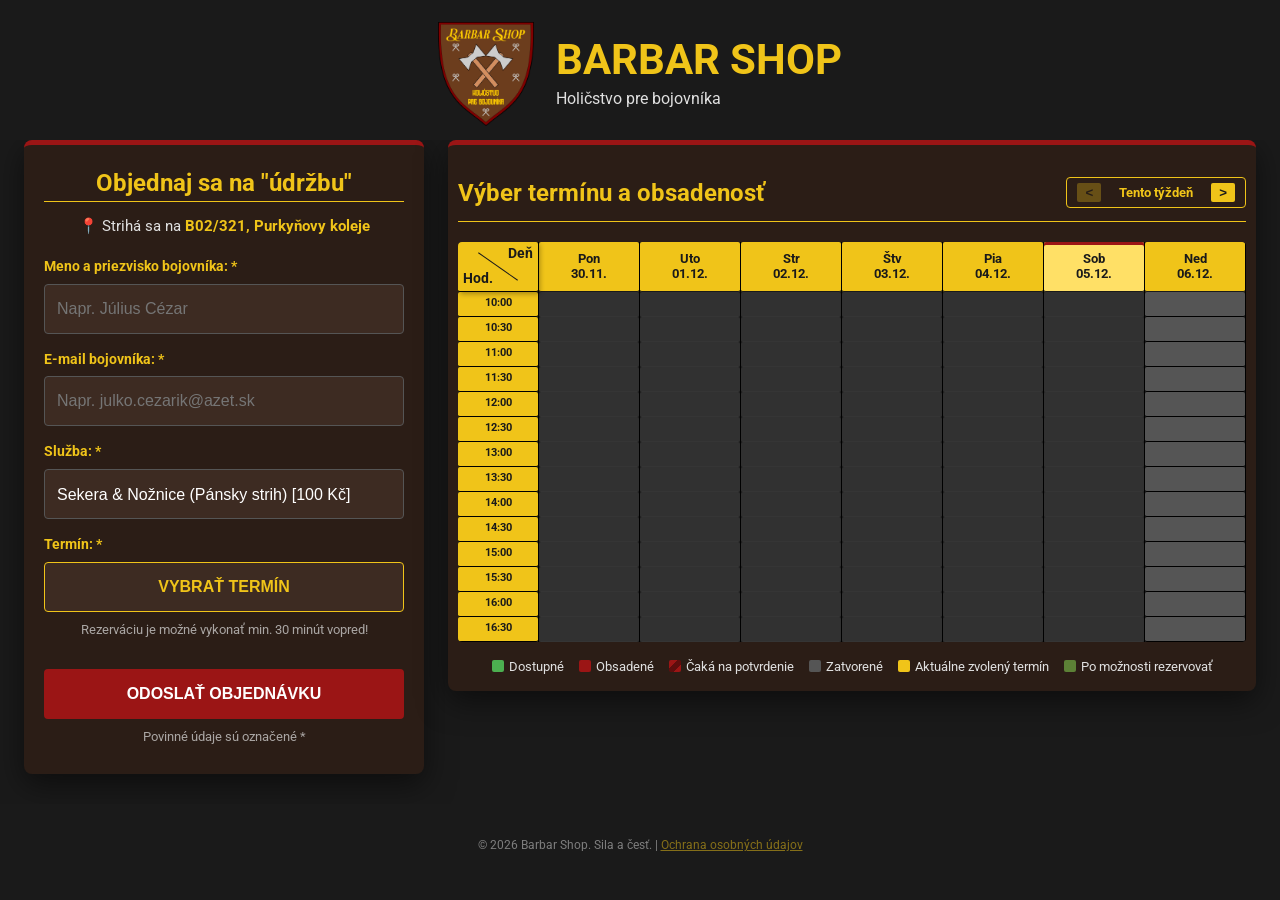
==== commit bc602b23: "miesto strihania (B02/321, Purkynovy koleje), zrusena vs. vyprsana rezervacia, EMAIL_BARBAR - miesto" ====
--- a/index.html
+++ b/index.html
@@ -45,6 +45,7 @@
     <main class="layout">
         <section class="booking-container" id="booking-section">
             <h2>Objednaj sa na "údržbu"</h2>
+            <p class="place-note">📍 Strihá sa na <strong>B02/321, Purkyňovy koleje</strong></p>
             <form id="booking-form">
                 <div class="input-group">
                     <label for="name">Meno a priezvisko bojovníka: *</label>
--- a/style.css
+++ b/style.css
@@ -1261,6 +1261,7 @@
     width: 100%;
     background: var(--gold);
     border-radius: 3px;
+    transition: width 0.25s linear; /* šírka sa mení každú 1/4 s, prechod medzi krokmi ju vyhladí */
 }
 
 .pending-timer {
@@ -1377,3 +1378,14 @@
     font-weight: bold;
     cursor: pointer;
 }
+
+/* miesto strihania pod nadpisom formulára */
+.place-note {
+    margin: -6px 0 18px 0;
+    text-align: center;
+    font-size: 0.95rem;
+}
+
+.place-note strong {
+    color: var(--gold);
+}
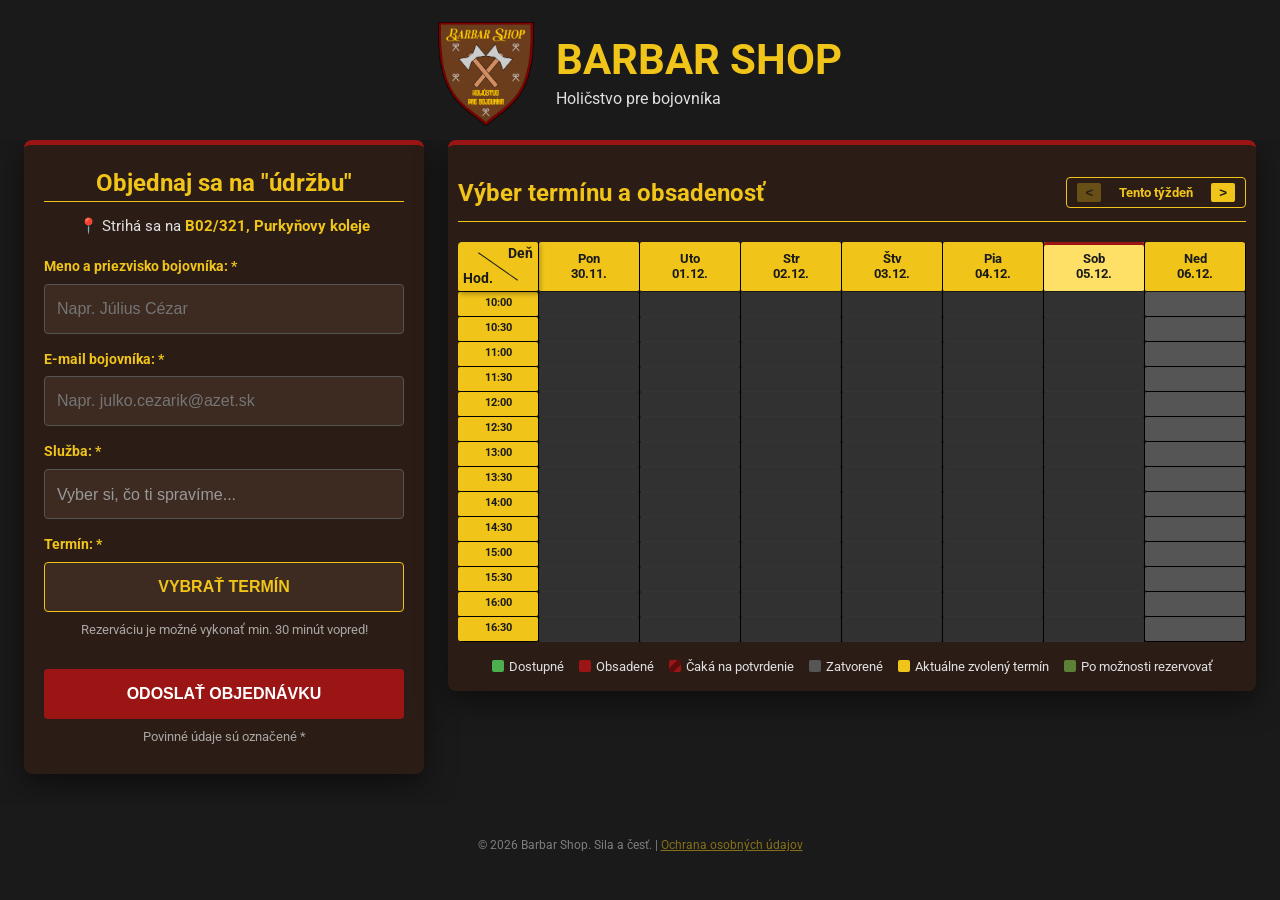
==== commit 4777eaf0: "vyber sluzby bez predvolenej moznosti (placeholder Vyber si, co ti spravime...) Co-Authored-By: Clau" ====
--- a/index.html
+++ b/index.html
@@ -64,7 +64,8 @@
 
                 <div class="input-group">
                     <label for="service">Služba: *</label>
-                    <select id="service">
+                    <select id="service" required>
+                        <option value="" disabled selected>Vyber si, čo ti spravíme...</option>
                         <option value="Pánsky strih">Sekera & Nožnice (Pánsky strih) [100 Kč]</option>
                         <option value="Úprava brady">Krotenie šelmy (Úprava brady) [50 Kč]</option>
                         <option value="Vlasy a brada">Kráľovský rituál (Vlasy a brada) [150 Kč]</option>
--- a/style.css
+++ b/style.css
@@ -1389,3 +1389,12 @@
 .place-note strong {
     color: var(--gold);
 }
+
+/* výber služby: kým nie je nič zvolené, text vyzerá ako placeholder */
+select:invalid {
+    color: #999;
+}
+
+select option {
+    color: white;
+}
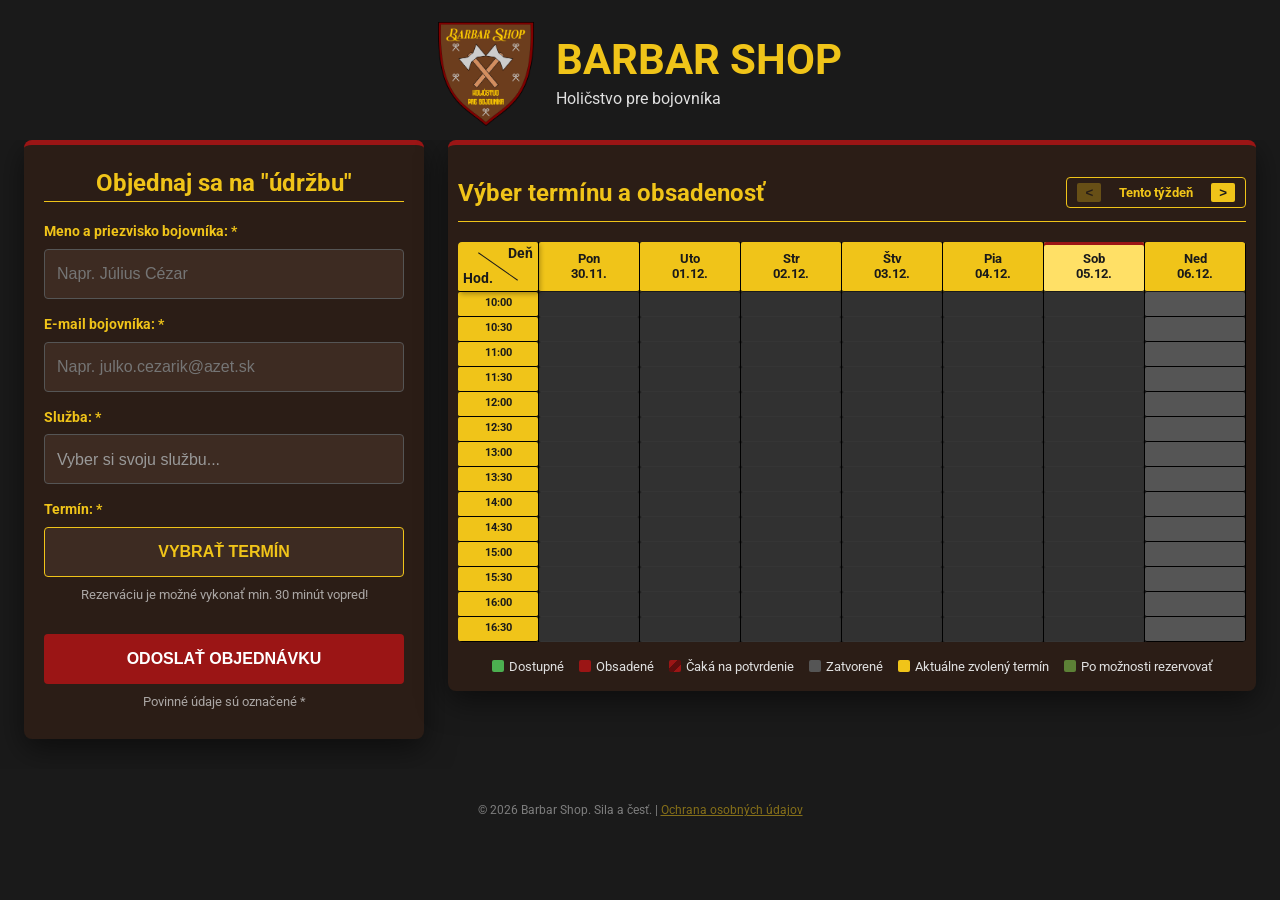
==== commit 85085573: "placeholder 'Vyber si svoju sluzbu...', miesto strihania len v mailoch (nie na verejnom webe) Co-Aut" ====
--- a/index.html
+++ b/index.html
@@ -45,7 +45,6 @@
     <main class="layout">
         <section class="booking-container" id="booking-section">
             <h2>Objednaj sa na "údržbu"</h2>
-            <p class="place-note">📍 Strihá sa na <strong>B02/321, Purkyňovy koleje</strong></p>
             <form id="booking-form">
                 <div class="input-group">
                     <label for="name">Meno a priezvisko bojovníka: *</label>
@@ -65,7 +64,7 @@
                 <div class="input-group">
                     <label for="service">Služba: *</label>
                     <select id="service" required>
-                        <option value="" disabled selected>Vyber si, čo ti spravíme...</option>
+                        <option value="" disabled selected>Vyber si svoju službu...</option>
                         <option value="Pánsky strih">Sekera & Nožnice (Pánsky strih) [100 Kč]</option>
                         <option value="Úprava brady">Krotenie šelmy (Úprava brady) [50 Kč]</option>
                         <option value="Vlasy a brada">Kráľovský rituál (Vlasy a brada) [150 Kč]</option>
--- a/style.css
+++ b/style.css
@@ -1379,17 +1379,6 @@
     cursor: pointer;
 }
 
-/* miesto strihania pod nadpisom formulára */
-.place-note {
-    margin: -6px 0 18px 0;
-    text-align: center;
-    font-size: 0.95rem;
-}
-
-.place-note strong {
-    color: var(--gold);
-}
-
 /* výber služby: kým nie je nič zvolené, text vyzerá ako placeholder */
 select:invalid {
     color: #999;
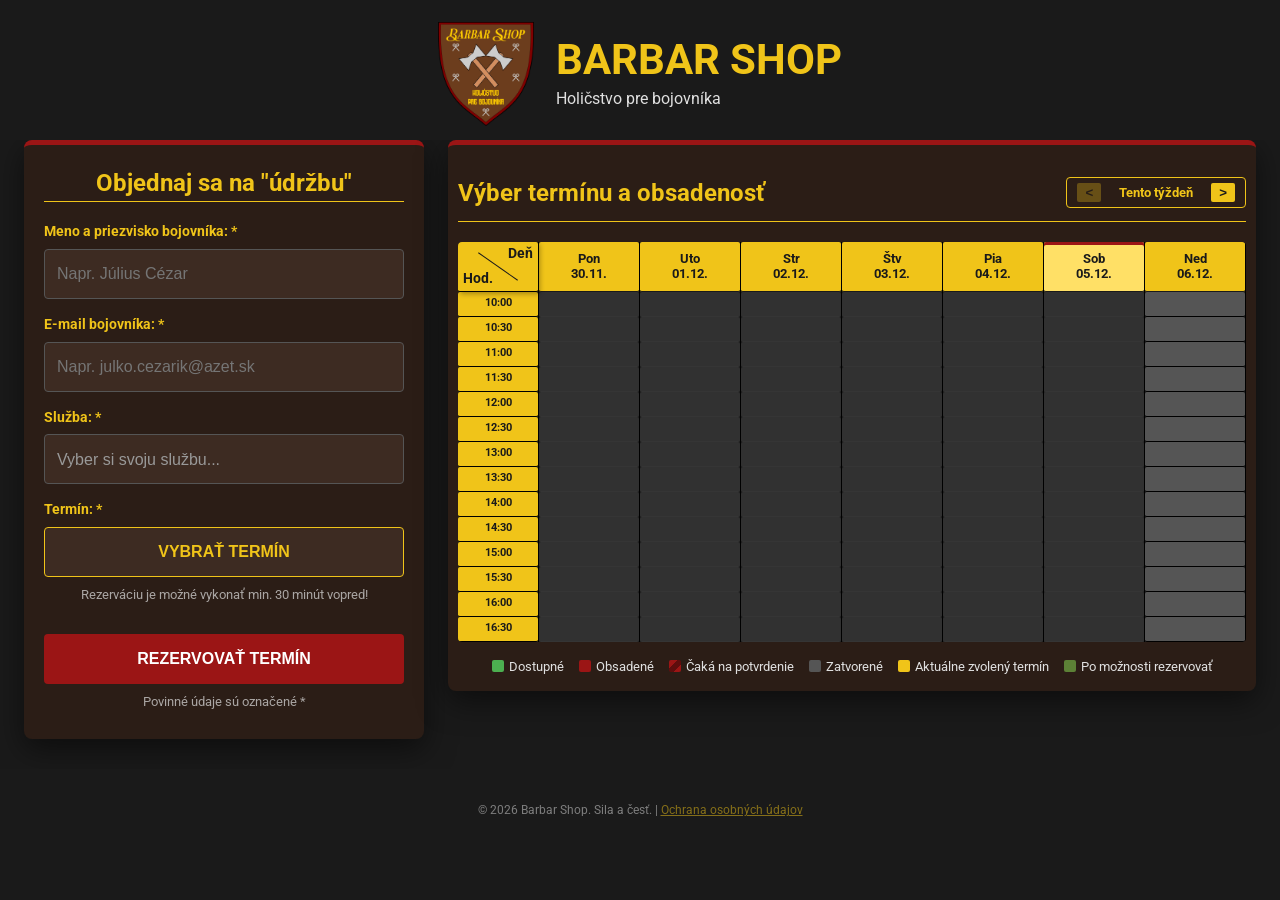
==== commit 63a33ced: "kalendar sa pri rezervovani zakryje textom, tlacidlo 'Rezervovat termin' Co-Authored-By: Claude Sonn" ====
--- a/index.html
+++ b/index.html
@@ -44,7 +44,21 @@
 
     <main class="layout">
         <section class="booking-container" id="booking-section">
-            <h2>Objednaj sa na "údržbu"</h2>
+            <h2 id="booking-title">Objednaj sa na "údržbu"</h2>
+            <div class="reschedule-card" id="reschedule-card" hidden>
+                <p class="reschedule-label">Meníš tento termín:</p>
+                <p class="reschedule-old" id="reschedule-old"></p>
+                <p class="reschedule-hint" id="reschedule-hint"></p>
+                <a class="reschedule-leave" href="./">Nechcem meniť, späť na objednávku</a>
+            </div>
+            <div class="reschedule-done" id="reschedule-done" hidden>
+                <div class="reschedule-check">&#10003;</div>
+                <h3>Termín je zmenený</h3>
+                <p id="reschedule-new"></p>
+                <a id="reschedule-cal" class="pending-btn primary" target="_blank" rel="noopener" hidden>PRIDAŤ DO GOOGLE KALENDÁRA</a>
+                <a id="reschedule-ics" class="pending-btn ghost" target="_blank" rel="noopener" hidden>STIAHNUŤ DO KALENDÁRA (.ICS)</a>
+                <a class="reschedule-leave" href="./">Späť na hlavnú stránku</a>
+            </div>
             <form id="booking-form">
                 <div class="input-group">
                     <label for="name">Meno a priezvisko bojovníka: *</label>
@@ -71,7 +85,7 @@
                     </select>
                 </div>
                 
-                <div class="input-group">
+                <div class="input-group termin-group">
                     <label for="">Termín: *</label>
                     
                     <div id="termin-selector-empty" class="termin-box">
@@ -82,18 +96,24 @@
                         <span id="selected-termin-text" class="termin-text"></span>
                         <button type="button" id="btn-clear-termin" class="btn-clear">✖ ZRUŠIŤ</button>
                     </div>
+                    <button type="button" id="btn-nearest" class="btn-nearest" hidden></button>
                     <p class="note">Rezerváciu je možné vykonať min. 30 minút vopred!</p>
 
                     <input type="hidden" id="date" required>
                     <input type="hidden" id="time" required>
                 </div>
                 
-                <button type="submit" class="btn-submit"><span class="spinner"></span><span class="btn-text">ODOSLAŤ OBJEDNÁVKU</span></button>
+                <button type="submit" class="btn-submit"><span class="spinner"></span><span class="btn-text">REZERVOVAŤ TERMÍN</span></button>
             </form>
             <p class="note">Povinné údaje sú označené *</p>
         </section>
         
         <section class="booking-container timetable-section">
+            <div class="notice-bar" id="notice-bar" hidden role="region" aria-label="Oznamy">
+                <span class="notice-icon" aria-hidden="true">&#128226;</span>
+                <span class="notice-text" id="notice-text" aria-live="polite"></span>
+                <span class="notice-nav" id="notice-nav" hidden></span>
+            </div>
             <div class="calendar-header-row">
                 <h2 style="border:none; margin:0;">Výber termínu a obsadenosť</h2>
                 <div class="week-controls">
@@ -155,6 +175,10 @@
                 <button type="button" class="pending-btn ghost" id="pending-change-back">SPÄŤ</button>
             </form>
             <p class="pending-error" id="pending-error" role="alert"></p>
+            <div class="pending-links" id="pending-links" hidden>
+                <a id="pending-cal" class="pending-btn primary" target="_blank" rel="noopener">PRIDAŤ DO GOOGLE KALENDÁRA</a>
+                <a id="pending-ics" class="pending-btn ghost" target="_blank" rel="noopener">STIAHNUŤ DO KALENDÁRA (.ICS)</a>
+            </div>
             <div class="pending-actions" id="pending-actions">
                 <button type="button" class="pending-btn primary" id="pending-send-now">E-MAIL JE SPRÁVNY, POSLAŤ</button>
                 <button type="button" class="pending-btn ghost" id="pending-change-btn">ZMENIŤ E-MAIL</button>
--- a/style.css
+++ b/style.css
@@ -1387,3 +1387,164 @@
 select option {
     color: white;
 }
+
+/* --- NAJBLIŽŠÍ VOĽNÝ TERMÍN --- */
+.btn-nearest {
+    display: block;
+    width: 100%;
+    min-height: 44px;
+    margin-top: 8px;
+    padding: 10px 12px;
+    background: transparent;
+    border: 1px dashed var(--gold);
+    border-radius: 4px;
+    color: var(--gold);
+    font-weight: bold;
+    font-size: 0.95rem;
+    cursor: pointer;
+    transition: background 0.15s;
+}
+
+.btn-nearest:hover {
+    background: rgba(240, 196, 25, 0.12);
+}
+
+.btn-nearest[hidden] {
+    display: none;
+}
+
+/* --- OZNAMY NAD KALENDÁROM --- */
+.notice-bar {
+    display: flex;
+    align-items: center;
+    gap: 10px;
+    margin: 0 0 14px 0;
+    padding: 10px 12px;
+    background: rgba(240, 196, 25, 0.12);
+    border: 1px solid var(--gold);
+    border-radius: 6px;
+}
+
+.notice-bar[hidden],
+.notice-nav[hidden] {
+    display: none;
+}
+
+.notice-icon {
+    flex: 0 0 auto;
+}
+
+.notice-text {
+    flex: 1;
+    line-height: 1.4;
+    overflow-wrap: anywhere;
+    animation: wide-fade-in 0.35s ease;
+}
+
+.notice-nav {
+    flex: 0 0 auto;
+    display: flex;
+    align-items: center;
+    gap: 8px;
+}
+
+.notice-dot {
+    position: relative;
+    width: 10px;
+    height: 10px;
+    min-height: 0;
+    padding: 0;
+    border: 1px solid var(--gold);
+    border-radius: 50%;
+    background: transparent;
+    cursor: pointer;
+}
+
+.notice-dot::after {
+    content: '';
+    position: absolute;
+    inset: -9px;
+}
+
+.notice-dot.active {
+    background: var(--gold);
+}
+
+/* --- ZMENA TERMÍNU (odkaz z mailu: ?zmena=ID) --- */
+.reschedule-card,
+.reschedule-done {
+    margin-bottom: 18px;
+    padding: 14px;
+    border: 1px solid var(--gold);
+    border-radius: 6px;
+    background: rgba(240, 196, 25, 0.1);
+    text-align: center;
+}
+
+.reschedule-card[hidden],
+.reschedule-done[hidden],
+.pending-links[hidden],
+a.pending-btn[hidden] {
+    display: none;
+}
+
+.reschedule-label {
+    margin: 0 0 4px 0;
+    font-size: 0.85rem;
+    opacity: 0.8;
+}
+
+.reschedule-old {
+    margin: 0 0 8px 0;
+    color: var(--gold);
+    font-weight: bold;
+    font-size: 1.1rem;
+}
+
+.reschedule-hint {
+    margin: 0 0 10px 0;
+    font-size: 0.9rem;
+    line-height: 1.4;
+}
+
+.reschedule-leave {
+    display: inline-block;
+    margin-top: 10px;
+    color: var(--gold);
+    font-size: 0.85rem;
+}
+
+.reschedule-done h3 {
+    margin: 4px 0 8px 0;
+    color: var(--gold);
+}
+
+.reschedule-done .pending-btn {
+    margin-top: 8px;
+}
+
+.reschedule-check {
+    font-size: 44px;
+    color: #4caf50;
+    line-height: 1;
+}
+
+#booking-form.reschedule-mode .input-group:not(.termin-group),
+#booking-form.reschedule-mode .hp-field {
+    display: none;
+}
+
+a.pending-btn {
+    display: flex;
+    align-items: center;
+    justify-content: center;
+    box-sizing: border-box;
+    text-decoration: none;
+}
+
+.pending-links {
+    display: flex;
+    flex-direction: column;
+    gap: 8px;
+    margin-top: 18px;
+}
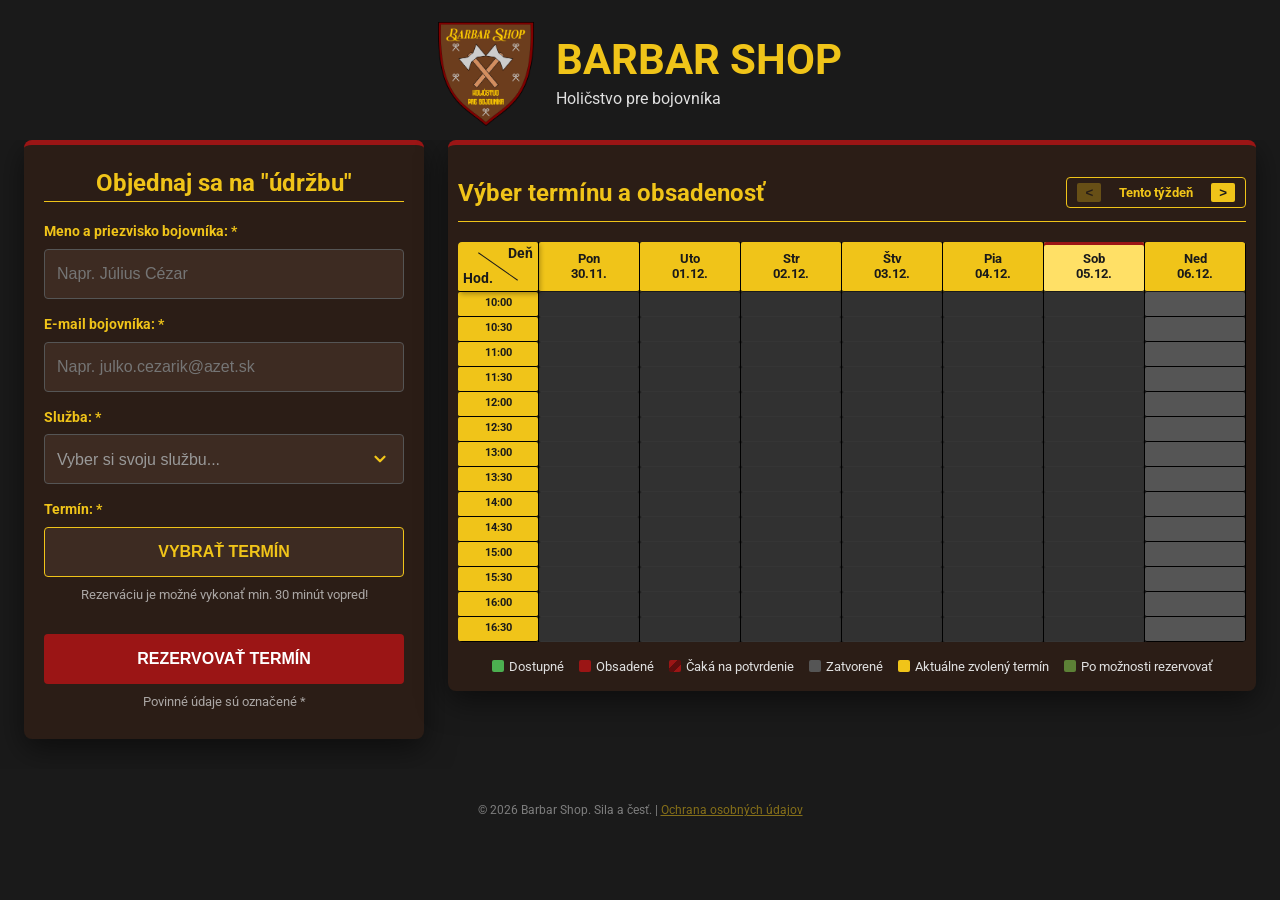
==== commit aedf0a65: "ochrana pred zneuzitim, zrusenie/zmena najneskor 3 hodiny vopred, sipka v rozbalovaci, volitelny Tur" ====
--- a/index.html
+++ b/index.html
@@ -43,6 +43,11 @@
     </header>
 
     <main class="layout">
+        <div class="notice-bar" id="notice-bar" hidden role="region" aria-label="Oznamy">
+            <span class="notice-icon" aria-hidden="true">&#128226;</span>
+            <span class="notice-text" id="notice-text" aria-live="polite"></span>
+            <span class="notice-nav" id="notice-nav" hidden></span>
+        </div>
         <section class="booking-container" id="booking-section">
             <h2 id="booking-title">Objednaj sa na "údržbu"</h2>
             <div class="reschedule-card" id="reschedule-card" hidden>
@@ -103,17 +108,13 @@
                     <input type="hidden" id="time" required>
                 </div>
                 
+                <div id="turnstile-box" class="turnstile-box"></div>
                 <button type="submit" class="btn-submit"><span class="spinner"></span><span class="btn-text">REZERVOVAŤ TERMÍN</span></button>
             </form>
             <p class="note">Povinné údaje sú označené *</p>
         </section>
         
         <section class="booking-container timetable-section">
-            <div class="notice-bar" id="notice-bar" hidden role="region" aria-label="Oznamy">
-                <span class="notice-icon" aria-hidden="true">&#128226;</span>
-                <span class="notice-text" id="notice-text" aria-live="polite"></span>
-                <span class="notice-nav" id="notice-nav" hidden></span>
-            </div>
             <div class="calendar-header-row">
                 <h2 style="border:none; margin:0;">Výber termínu a obsadenosť</h2>
                 <div class="week-controls">
@@ -172,7 +173,7 @@
                 <label for="pending-new-email">Správny e-mail:</label>
                 <input type="email" id="pending-new-email" autocomplete="email" maxlength="200">
                 <button type="submit" class="pending-btn primary" id="pending-change-save">ULOŽIŤ A POSLAŤ</button>
-                <button type="button" class="pending-btn ghost" id="pending-change-back">SPÄŤ</button>
+                <button type="button" class="pending-link" id="pending-change-back">Späť</button>
             </form>
             <p class="pending-error" id="pending-error" role="alert"></p>
             <div class="pending-links" id="pending-links" hidden>
@@ -181,9 +182,11 @@
             </div>
             <div class="pending-actions" id="pending-actions">
                 <button type="button" class="pending-btn primary" id="pending-send-now">E-MAIL JE SPRÁVNY, POSLAŤ</button>
-                <button type="button" class="pending-btn ghost" id="pending-change-btn">ZMENIŤ E-MAIL</button>
-                <button type="button" class="pending-btn danger" id="pending-cancel-btn">ZRUŠIŤ REZERVÁCIU</button>
                 <button type="button" class="pending-btn primary" id="pending-close-btn">ZAVRIEŤ</button>
+                <div class="pending-secondary">
+                    <button type="button" class="pending-link" id="pending-change-btn">Zmeniť e-mail</button>
+                    <button type="button" class="pending-link danger" id="pending-cancel-btn">Zrušiť rezerváciu</button>
+                </div>
             </div>
         </div>
     </div>
--- a/style.css
+++ b/style.css
@@ -1194,7 +1194,10 @@
 .pending-overlay[hidden],
 .pending-mini[hidden],
 .pending-change[hidden],
+.pending-actions[hidden],
 .pending-btn[hidden],
+.pending-link[hidden],
+.pending-secondary[hidden],
 .pending-progress[hidden] {
     display: none;
 }
@@ -1329,17 +1332,56 @@
     background: rgba(240, 196, 25, 0.12);
 }
 
-.pending-btn.danger {
-    background: transparent;
+/* vedľajšie akcie sú len textové odkazy, hlavné tlačidlo je vždy jedno */
+.pending-link {
+    background: none;
+    border: none;
+    padding: 8px 6px;
+    min-height: 36px;
+    color: var(--white);
+    font-size: 0.9rem;
+    font-weight: bold;
+    text-decoration: underline;
+    cursor: pointer;
+    opacity: 0.85;
+}
+
+.pending-link:hover {
+    opacity: 1;
+    color: var(--gold);
+}
+
+.pending-link.danger {
     color: #ff8a80;
-    border-color: #ff8a80;
-}
-
-.pending-btn.danger:hover,
-.pending-btn.danger.armed {
+}
+
+.pending-link.danger:hover,
+.pending-link.danger.armed {
+    color: #fff;
+    opacity: 1;
+}
+
+.pending-link.danger.armed {
     background: #d32f2f;
-    border-color: #d32f2f;
-    color: #fff;
+    border-radius: 4px;
+    text-decoration: none;
+}
+
+.pending-link:disabled {
+    opacity: 0.4;
+    cursor: wait;
+}
+
+.pending-secondary {
+    display: flex;
+    justify-content: center;
+    flex-wrap: wrap;
+    gap: 6px 18px;
+}
+
+.pending-change .pending-link {
+    display: block;
+    margin: 4px auto 0;
 }
 
 .pending-btn:disabled {
@@ -1379,13 +1421,42 @@
     cursor: pointer;
 }
 
-/* výber služby: kým nie je nič zvolené, text vyzerá ako placeholder */
+/* --- ROZBAĽOVAČ SLUŽBY --- */
+/* appearance: none (vyššie) schová aj systémovú šípku, preto vlastná zlatá (SVG v pozadí) */
+select {
+    cursor: pointer;
+    padding-right: 44px;
+    background-image: url("data:image/svg+xml,%3Csvg xmlns='http://www.w3.org/2000/svg' width='18' height='18' viewBox='0 0 24 24' fill='none' stroke='%23f0c419' stroke-width='3' stroke-linecap='round' stroke-linejoin='round'%3E%3Cpolyline points='6 9 12 15 18 9'/%3E%3C/svg%3E");
+    background-repeat: no-repeat;
+    background-position: right 14px center;
+    background-size: 18px;
+    color-scheme: dark; /* zoznam možností sa vykreslí tmavo, takže zvýraznená položka nemá biely text na svetlosivom */
+}
+
+select:focus {
+    outline: none;
+    border-color: var(--gold);
+}
+
+/* kým nie je nič zvolené, text vyzerá ako placeholder */
 select:invalid {
     color: #999;
 }
 
+/* možnosti v zozname: tmavé pozadie, biely text; označená a prejdená myšou zlatá s tmavým textom */
 select option {
-    color: white;
+    background-color: #2b1d16;
+    color: #fff;
+}
+
+select option:checked,
+select option:hover {
+    background-color: var(--gold);
+    color: var(--dark);
+}
+
+select option:disabled {
+    color: #999;
 }
 
 /* --- NAJBLIŽŠÍ VOĽNÝ TERMÍN --- */
@@ -1548,3 +1619,20 @@
     gap: 8px;
     margin-top: 18px;
 }
+
+/* oznamy sú nad oboma stĺpcami, aby nadpisy kalendára a formulára ostali v jednej rovine */
+main.layout > .notice-bar {
+    width: calc(100% - 20px);
+    max-width: 800px;
+    box-sizing: border-box;
+    margin: 14px 10px 0;
+}
+
+@media (min-width: 1000px) {
+    main.layout > .notice-bar {
+        grid-column: 1 / -1;
+        width: auto;
+        max-width: none;
+        margin: 0;
+    }
+}
